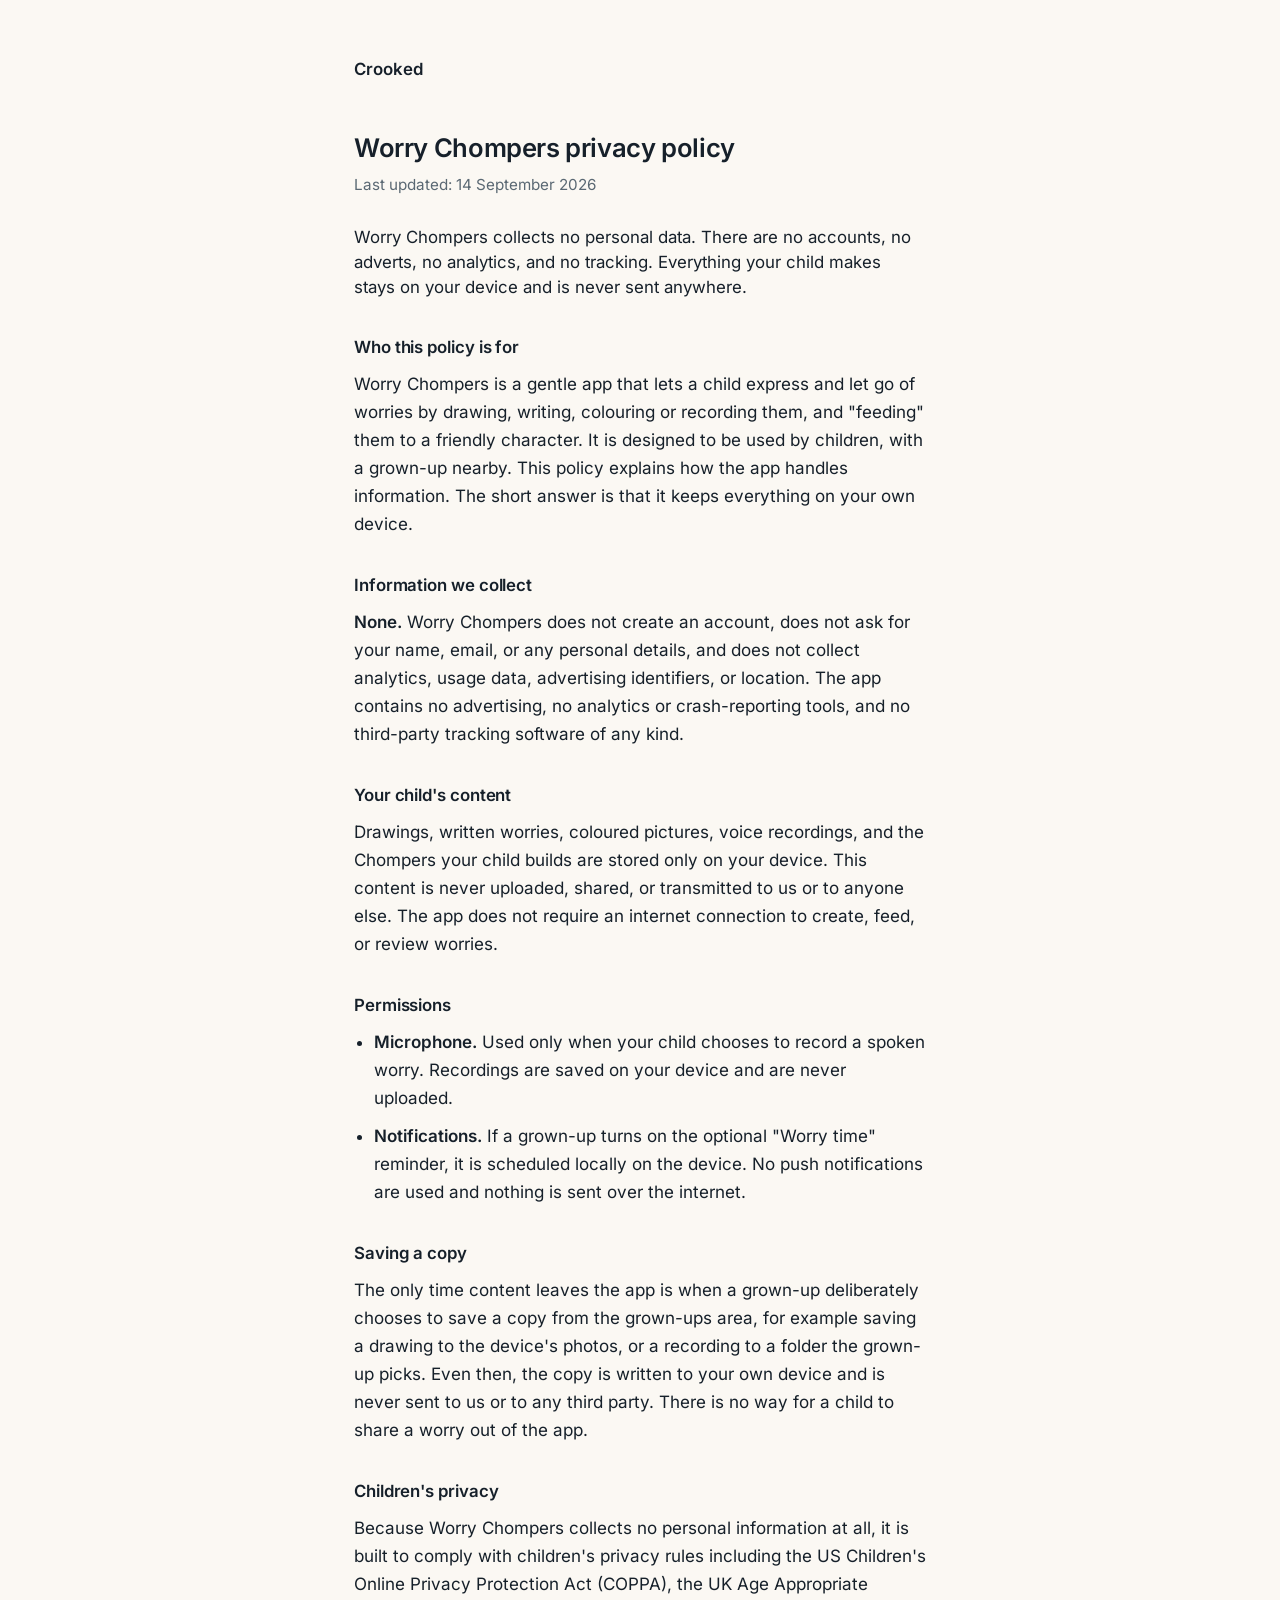
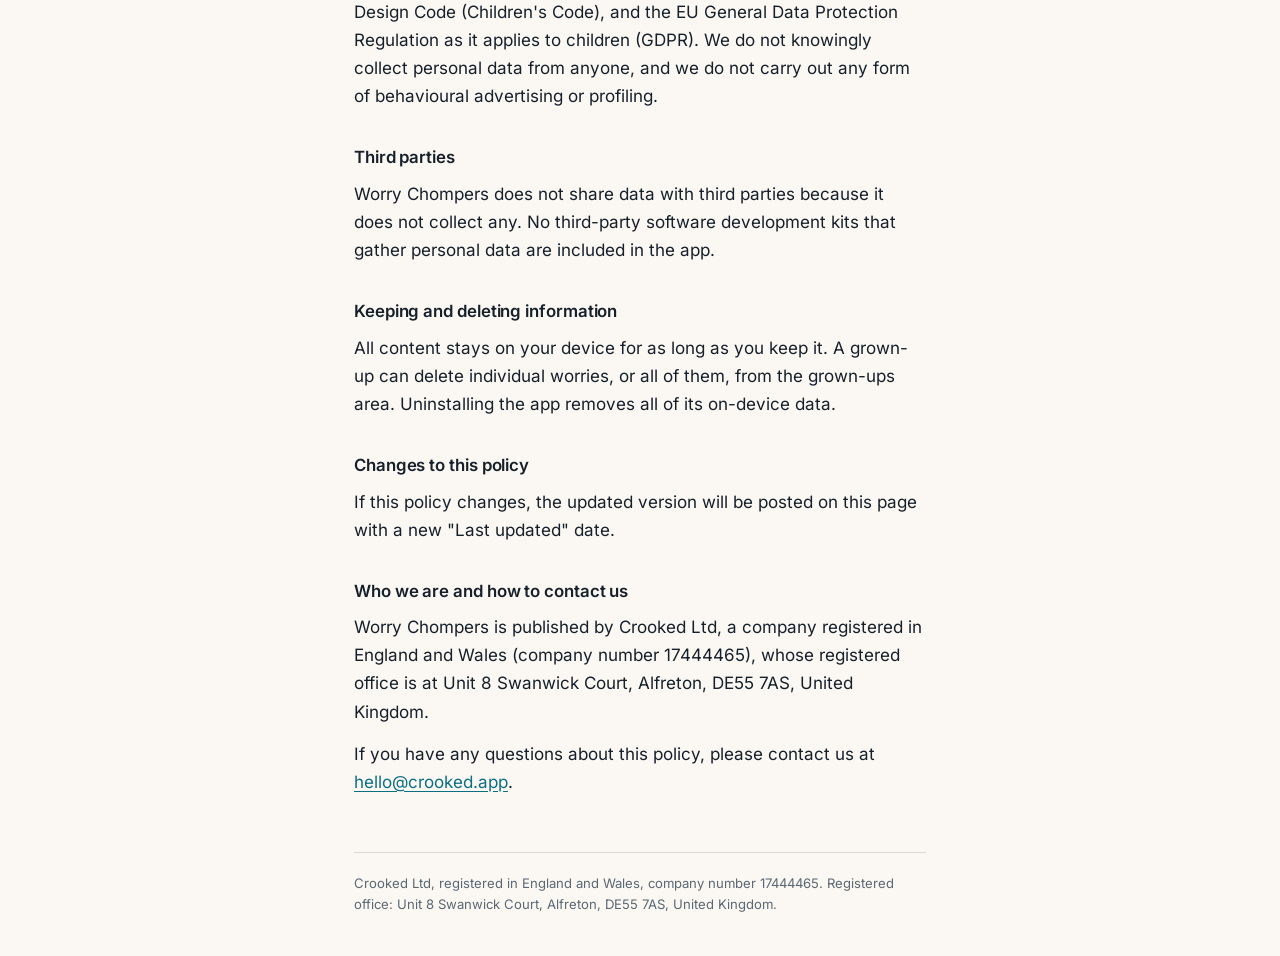
==== worry-chompers/privacy/index.html @ 2ea4fd6a "The Crooked site: company page, Worry Chompers support and privacy policy Three static pages, one st" ====
<!doctype html>
<html lang="en-GB">
<head>
<meta charset="utf-8">
<meta name="viewport" content="width=device-width, initial-scale=1">
<title>Worry Chompers privacy policy | Crooked</title>
<meta name="description" content="The privacy policy for Worry Chompers. The app collects no personal data and everything stays on your device.">
<link rel="stylesheet" href="../../styles.css">
</head>
<body>
<div class="page">

  <header>
    <p class="wordmark"><a href="../../index.html">Crooked</a></p>
  </header>

  <main class="prose">
    <h1>Worry Chompers privacy policy</h1>
    <p class="note">Last updated: 14 September 2026</p>

    <p class="intro">Worry Chompers collects no personal data. There are no accounts, no adverts, no analytics, and no tracking. Everything your child makes stays on your device and is never sent anywhere.</p>

    <h2>Who this policy is for</h2>
    <p>Worry Chompers is a gentle app that lets a child express and let go of worries by drawing, writing, colouring or recording them, and "feeding" them to a friendly character. It is designed to be used by children, with a grown-up nearby. This policy explains how the app handles information. The short answer is that it keeps everything on your own device.</p>

    <h2>Information we collect</h2>
    <p><strong>None.</strong> Worry Chompers does not create an account, does not ask for your name, email, or any personal details, and does not collect analytics, usage data, advertising identifiers, or location. The app contains no advertising, no analytics or crash-reporting tools, and no third-party tracking software of any kind.</p>

    <h2>Your child's content</h2>
    <p>Drawings, written worries, coloured pictures, voice recordings, and the Chompers your child builds are stored only on your device. This content is never uploaded, shared, or transmitted to us or to anyone else. The app does not require an internet connection to create, feed, or review worries.</p>

    <h2>Permissions</h2>
    <ul>
      <li><strong>Microphone.</strong> Used only when your child chooses to record a spoken worry. Recordings are saved on your device and are never uploaded.</li>
      <li><strong>Notifications.</strong> If a grown-up turns on the optional "Worry time" reminder, it is scheduled locally on the device. No push notifications are used and nothing is sent over the internet.</li>
    </ul>

    <h2>Saving a copy</h2>
    <p>The only time content leaves the app is when a grown-up deliberately chooses to save a copy from the grown-ups area, for example saving a drawing to the device's photos, or a recording to a folder the grown-up picks. Even then, the copy is written to your own device and is never sent to us or to any third party. There is no way for a child to share a worry out of the app.</p>

    <h2>Children's privacy</h2>
    <p>Because Worry Chompers collects no personal information at all, it is built to comply with children's privacy rules including the US Children's Online Privacy Protection Act (COPPA), the UK Age Appropriate Design Code (Children's Code), and the EU General Data Protection Regulation as it applies to children (GDPR). We do not knowingly collect personal data from anyone, and we do not carry out any form of behavioural advertising or profiling.</p>

    <h2>Third parties</h2>
    <p>Worry Chompers does not share data with third parties because it does not collect any. No third-party software development kits that gather personal data are included in the app.</p>

    <h2>Keeping and deleting information</h2>
    <p>All content stays on your device for as long as you keep it. A grown-up can delete individual worries, or all of them, from the grown-ups area. Uninstalling the app removes all of its on-device data.</p>

    <h2>Changes to this policy</h2>
    <p>If this policy changes, the updated version will be posted on this page with a new "Last updated" date.</p>

    <h2>Who we are and how to contact us</h2>
    <p>Worry Chompers is published by Crooked Ltd, a company registered in England and Wales (company number 17444465), whose registered office is at Unit 8 Swanwick Court, Alfreton, DE55 7AS, United Kingdom.</p>
    <p>If you have any questions about this policy, please contact us at <a href="mailto:hello@crooked.app">hello@crooked.app</a>.</p>
  </main>

  <footer>
    <p>Crooked Ltd, registered in England and Wales, company number 17444465. Registered office: Unit 8 Swanwick Court, Alfreton, DE55 7AS, United Kingdom.</p>
  </footer>

</div>
</body>
</html>
---- styles.css ----
@import url("fonts.css");

:root {
  --bg: #FBF8F3;
  --ink: #16202A;
  --soft: #5A6873;
  --line: rgba(22, 32, 42, 0.14);
  --link: #0B6F84;
  color-scheme: light dark;
}

@media (prefers-color-scheme: dark) {
  :root {
    --bg: #11161B;
    --ink: #ECE7E0;
    --soft: #9BA8B3;
    --line: rgba(236, 231, 224, 0.16);
    --link: #63C6DC;
  }
}

* { box-sizing: border-box; }

body {
  margin: 0;
  background: var(--bg);
  color: var(--ink);
  font-family: "Inter", "Segoe UI", system-ui, -apple-system, sans-serif;
  font-size: 17px;
  line-height: 1.65;
  -webkit-text-size-adjust: 100%;
}

.page {
  max-width: 620px;
  margin-inline: auto;
  padding: 56px 24px 40px;
}

img { max-width: 100%; height: auto; display: block; }

a { color: var(--link); text-underline-offset: 3px; }

h1 { font-size: 1.6rem; line-height: 1.25; margin: 0 0 4px; letter-spacing: -0.015em; }
h2 { font-size: 1rem; margin: 0 0 8px; letter-spacing: -0.005em; }
p { margin: 0 0 14px; }
p:last-child { margin-bottom: 0; }

header { margin-bottom: 48px; }
.wordmark { font-weight: 600; font-size: 1.05rem; margin: 0; }
.wordmark a { color: var(--ink); text-decoration: none; }

.intro { font-size: 1.2rem; line-height: 1.5; margin-bottom: 44px; }

main section { padding-top: 32px; margin-top: 32px; border-top: 1px solid var(--line); }
main section:first-of-type { padding-top: 0; margin-top: 0; border-top: 0; }

.app { display: flex; gap: 20px; align-items: flex-start; }
.app img { width: 72px; height: 72px; border-radius: 16px; flex: none; }
.sub { color: var(--soft); margin-bottom: 14px; }
.status { color: var(--soft); }

.links { display: flex; flex-wrap: wrap; gap: 20px; margin-top: 20px; }

.email { font-size: 1.15rem; font-weight: 500; }

.note { color: var(--soft); font-size: 0.95rem; }

dl { margin: 0; }
dt { font-weight: 600; margin-top: 18px; }
dt:first-child { margin-top: 0; }
dd { margin: 4px 0 0; color: var(--soft); }

footer {
  margin-top: 56px;
  padding-top: 20px;
  border-top: 1px solid var(--line);
  font-size: 0.82rem;
  color: var(--soft);
}

@media (max-width: 480px) {
  .page { padding-top: 40px; }
  .app { flex-direction: column; gap: 16px; }
}

/* Long-form pages (the privacy policy). */
.prose { max-width: 60ch; }
.prose h1 { margin-bottom: 8px; }
.prose h2 { font-size: 1.05rem; margin: 34px 0 8px; }
.prose .note { margin-bottom: 28px; }
.prose .intro { font-size: 1.05rem; margin-bottom: 8px; }
.prose ul { margin: 0 0 14px; padding-left: 20px; }
.prose li { margin-bottom: 10px; }
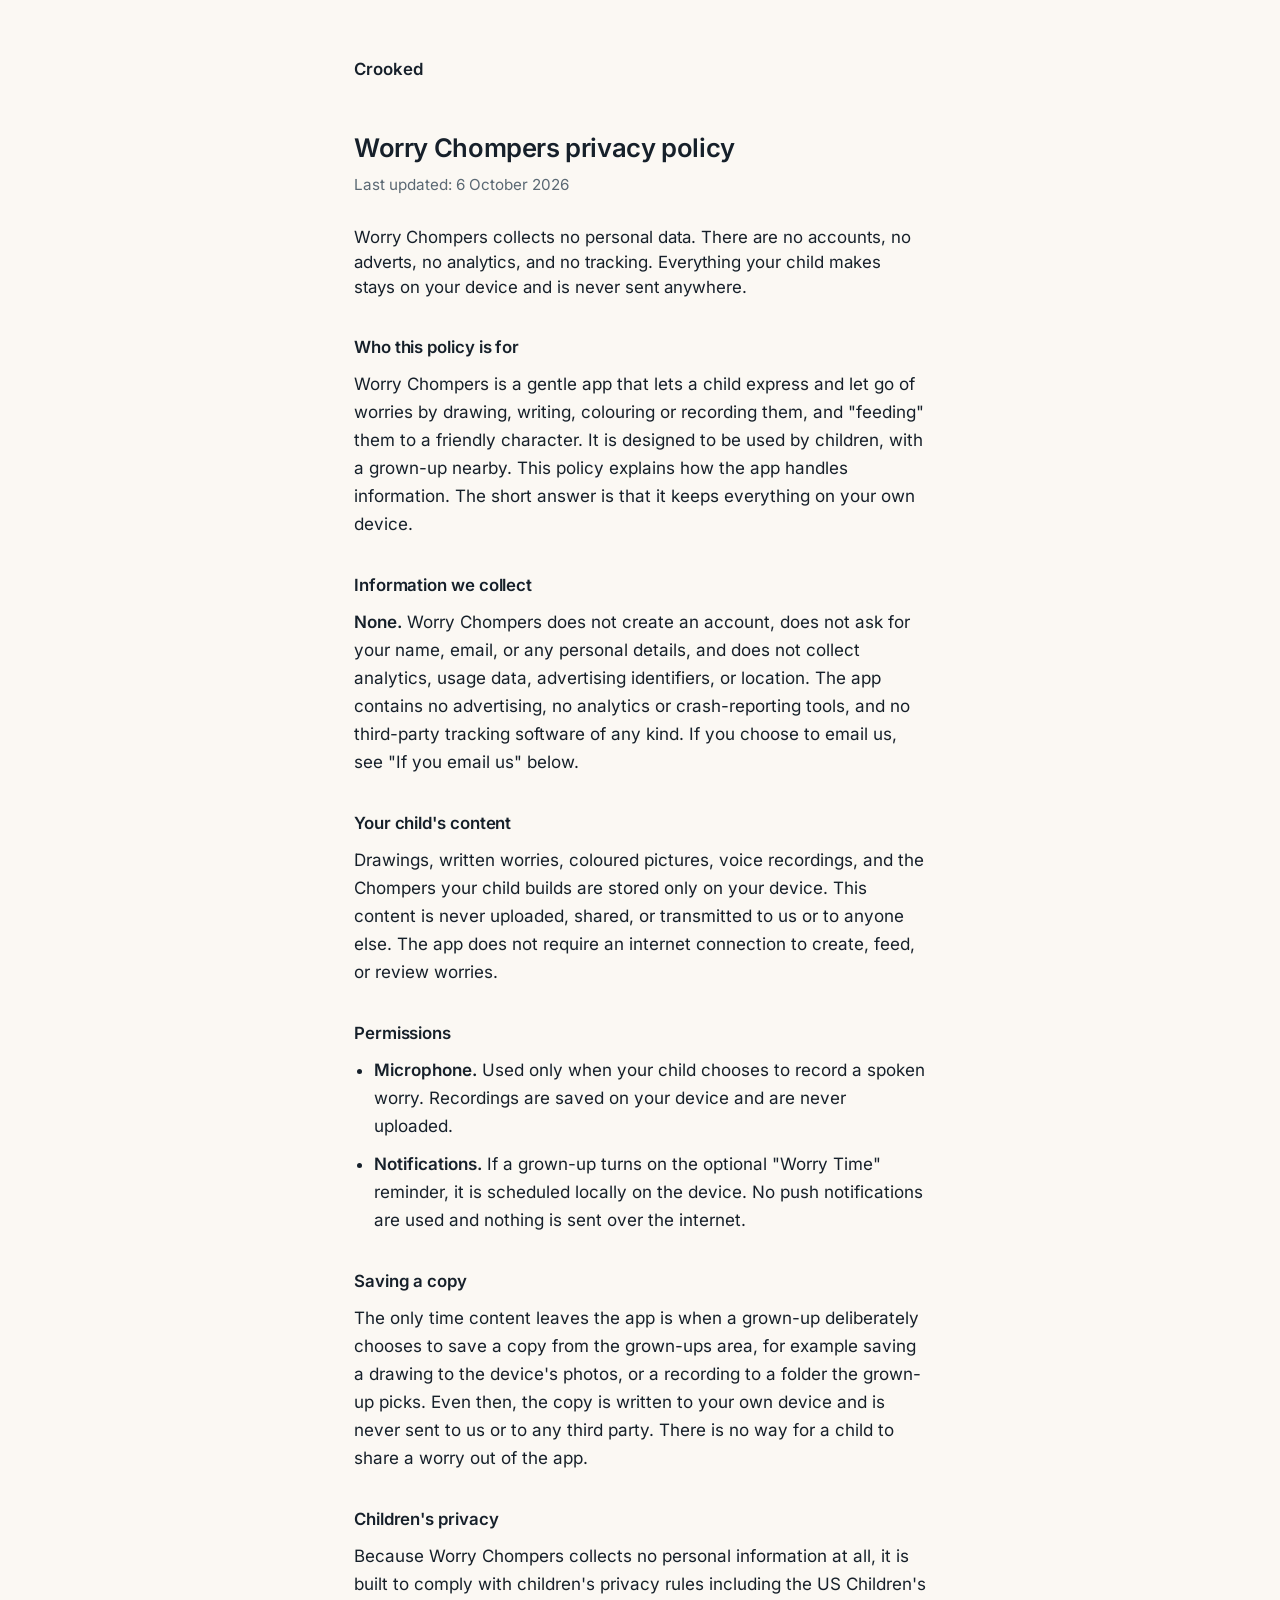
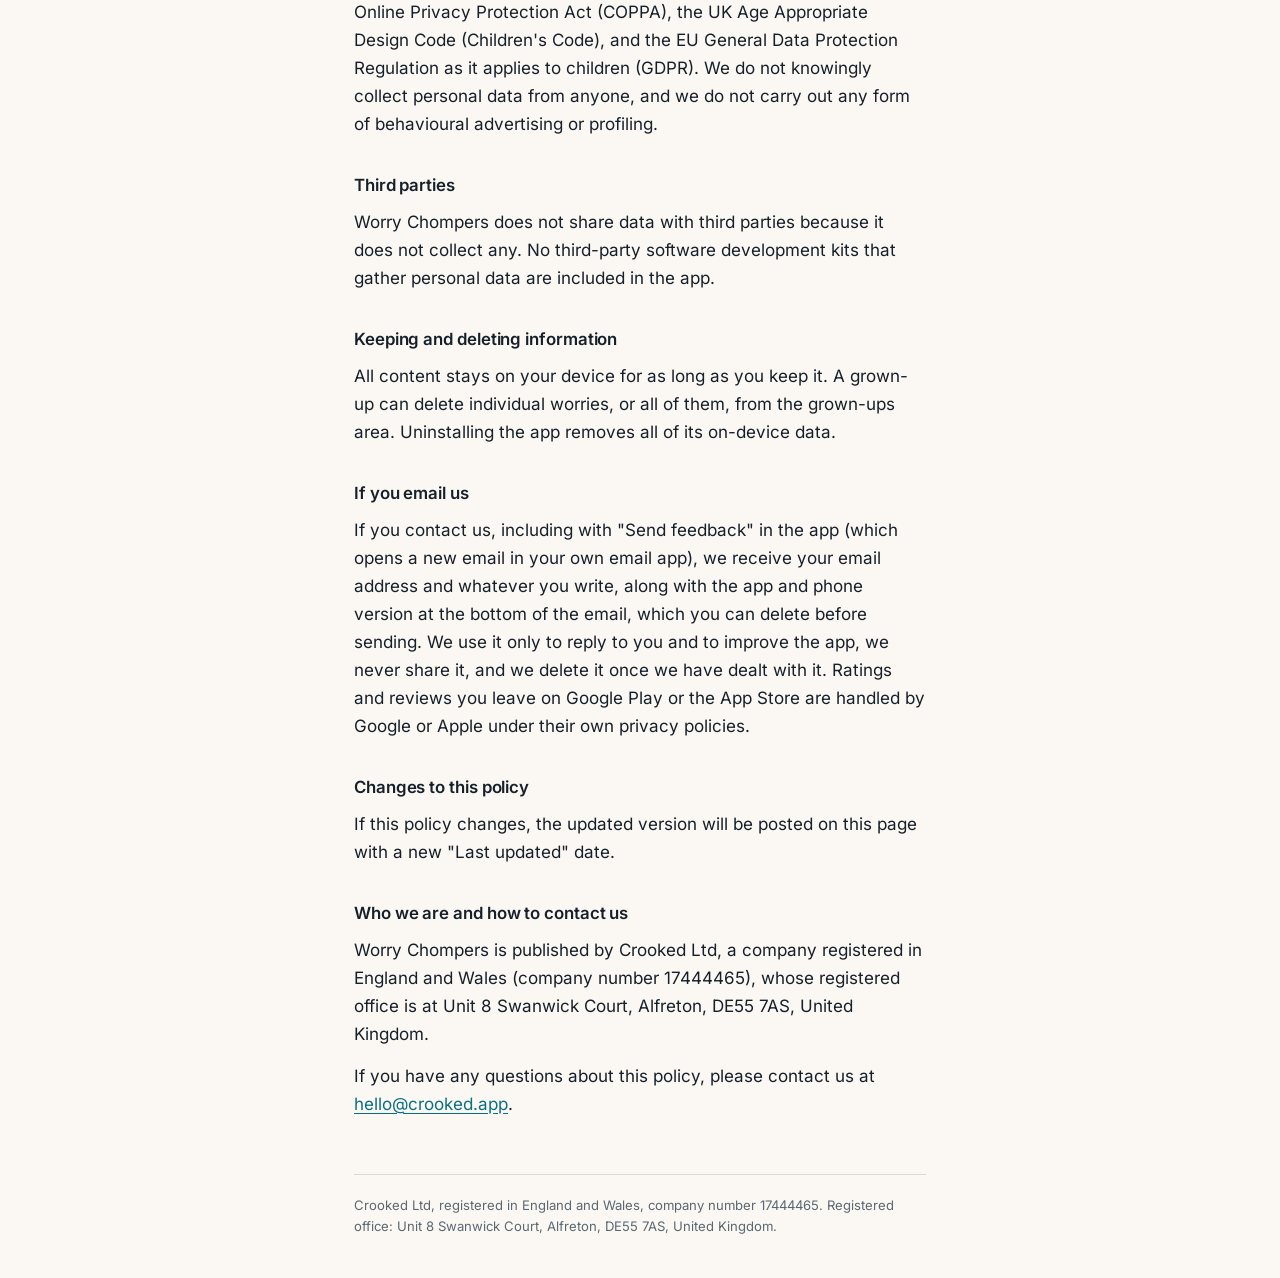
==== commit 6c00a080: "Privacy policy: what happens to emails, now the app has Send feedback - New section, "If you email u" ====
--- a/worry-chompers/privacy/index.html
+++ b/worry-chompers/privacy/index.html
@@ -16,7 +16,7 @@
 
   <main class="prose">
     <h1>Worry Chompers privacy policy</h1>
-    <p class="note">Last updated: 14 September 2026</p>
+    <p class="note">Last updated: 6 October 2026</p>
 
     <p class="intro">Worry Chompers collects no personal data. There are no accounts, no adverts, no analytics, and no tracking. Everything your child makes stays on your device and is never sent anywhere.</p>
 
@@ -24,7 +24,7 @@
     <p>Worry Chompers is a gentle app that lets a child express and let go of worries by drawing, writing, colouring or recording them, and "feeding" them to a friendly character. It is designed to be used by children, with a grown-up nearby. This policy explains how the app handles information. The short answer is that it keeps everything on your own device.</p>
 
     <h2>Information we collect</h2>
-    <p><strong>None.</strong> Worry Chompers does not create an account, does not ask for your name, email, or any personal details, and does not collect analytics, usage data, advertising identifiers, or location. The app contains no advertising, no analytics or crash-reporting tools, and no third-party tracking software of any kind.</p>
+    <p><strong>None.</strong> Worry Chompers does not create an account, does not ask for your name, email, or any personal details, and does not collect analytics, usage data, advertising identifiers, or location. The app contains no advertising, no analytics or crash-reporting tools, and no third-party tracking software of any kind. If you choose to email us, see "If you email us" below.</p>
 
     <h2>Your child's content</h2>
     <p>Drawings, written worries, coloured pictures, voice recordings, and the Chompers your child builds are stored only on your device. This content is never uploaded, shared, or transmitted to us or to anyone else. The app does not require an internet connection to create, feed, or review worries.</p>
@@ -32,7 +32,7 @@
     <h2>Permissions</h2>
     <ul>
       <li><strong>Microphone.</strong> Used only when your child chooses to record a spoken worry. Recordings are saved on your device and are never uploaded.</li>
-      <li><strong>Notifications.</strong> If a grown-up turns on the optional "Worry time" reminder, it is scheduled locally on the device. No push notifications are used and nothing is sent over the internet.</li>
+      <li><strong>Notifications.</strong> If a grown-up turns on the optional "Worry Time" reminder, it is scheduled locally on the device. No push notifications are used and nothing is sent over the internet.</li>
     </ul>
 
     <h2>Saving a copy</h2>
@@ -46,6 +46,9 @@
 
     <h2>Keeping and deleting information</h2>
     <p>All content stays on your device for as long as you keep it. A grown-up can delete individual worries, or all of them, from the grown-ups area. Uninstalling the app removes all of its on-device data.</p>
+
+    <h2>If you email us</h2>
+    <p>If you contact us, including with "Send feedback" in the app (which opens a new email in your own email app), we receive your email address and whatever you write, along with the app and phone version at the bottom of the email, which you can delete before sending. We use it only to reply to you and to improve the app, we never share it, and we delete it once we have dealt with it. Ratings and reviews you leave on Google Play or the App Store are handled by Google or Apple under their own privacy policies.</p>
 
     <h2>Changes to this policy</h2>
     <p>If this policy changes, the updated version will be posted on this page with a new "Last updated" date.</p>
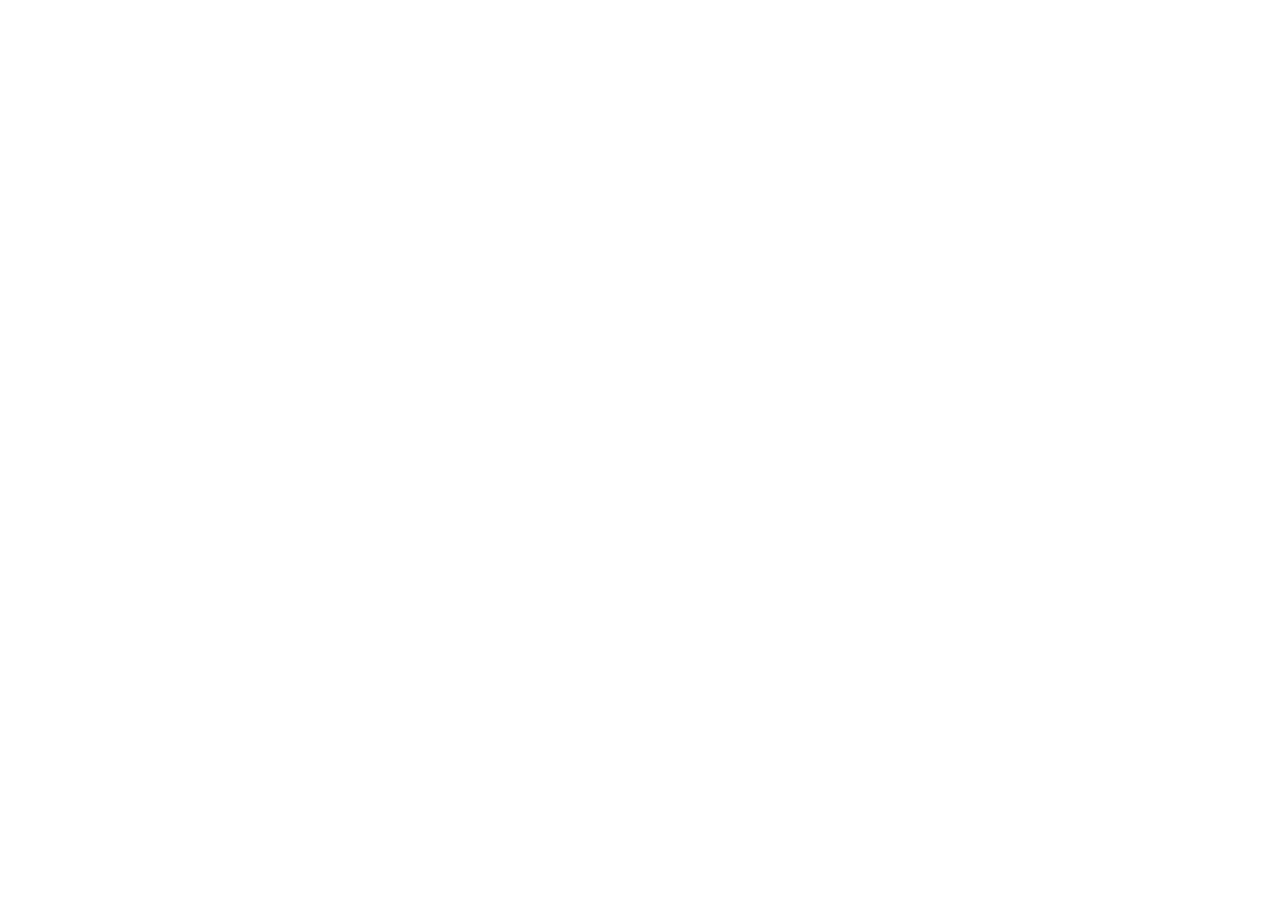
==== commit 08e8d451: "Worry Chompers has its own site: forward its pages there The privacy policy and support pages moved " ====
--- a/worry-chompers/privacy/index.html
+++ b/worry-chompers/privacy/index.html
@@ -3,65 +3,17 @@
 <head>
 <meta charset="utf-8">
 <meta name="viewport" content="width=device-width, initial-scale=1">
-<title>Worry Chompers privacy policy | Crooked</title>
-<meta name="description" content="The privacy policy for Worry Chompers. The app collects no personal data and everything stays on your device.">
+<title>Worry Chompers privacy policy</title>
+<link rel="canonical" href="https://worrychompers.com/privacy/">
+<meta http-equiv="refresh" content="0; url=https://worrychompers.com/privacy/">
+<meta name="robots" content="noindex">
 <link rel="stylesheet" href="../../styles.css">
 </head>
 <body>
 <div class="page">
-
-  <header>
-    <p class="wordmark"><a href="../../index.html">Crooked</a></p>
-  </header>
-
-  <main class="prose">
-    <h1>Worry Chompers privacy policy</h1>
-    <p class="note">Last updated: 6 October 2026</p>
-
-    <p class="intro">Worry Chompers collects no personal data. There are no accounts, no adverts, no analytics, and no tracking. Everything your child makes stays on your device and is never sent anywhere.</p>
-
-    <h2>Who this policy is for</h2>
-    <p>Worry Chompers is a gentle app that lets a child express and let go of worries by drawing, writing, colouring or recording them, and "feeding" them to a friendly character. It is designed to be used by children, with a grown-up nearby. This policy explains how the app handles information. The short answer is that it keeps everything on your own device.</p>
-
-    <h2>Information we collect</h2>
-    <p><strong>None.</strong> Worry Chompers does not create an account, does not ask for your name, email, or any personal details, and does not collect analytics, usage data, advertising identifiers, or location. The app contains no advertising, no analytics or crash-reporting tools, and no third-party tracking software of any kind. If you choose to email us, see "If you email us" below.</p>
-
-    <h2>Your child's content</h2>
-    <p>Drawings, written worries, coloured pictures, voice recordings, and the Chompers your child builds are stored only on your device. This content is never uploaded, shared, or transmitted to us or to anyone else. The app does not require an internet connection to create, feed, or review worries.</p>
-
-    <h2>Permissions</h2>
-    <ul>
-      <li><strong>Microphone.</strong> Used only when your child chooses to record a spoken worry. Recordings are saved on your device and are never uploaded.</li>
-      <li><strong>Notifications.</strong> If a grown-up turns on the optional "Worry Time" reminder, it is scheduled locally on the device. No push notifications are used and nothing is sent over the internet.</li>
-    </ul>
-
-    <h2>Saving a copy</h2>
-    <p>The only time content leaves the app is when a grown-up deliberately chooses to save a copy from the grown-ups area, for example saving a drawing to the device's photos, or a recording to a folder the grown-up picks. Even then, the copy is written to your own device and is never sent to us or to any third party. There is no way for a child to share a worry out of the app.</p>
-
-    <h2>Children's privacy</h2>
-    <p>Because Worry Chompers collects no personal information at all, it is built to comply with children's privacy rules including the US Children's Online Privacy Protection Act (COPPA), the UK Age Appropriate Design Code (Children's Code), and the EU General Data Protection Regulation as it applies to children (GDPR). We do not knowingly collect personal data from anyone, and we do not carry out any form of behavioural advertising or profiling.</p>
-
-    <h2>Third parties</h2>
-    <p>Worry Chompers does not share data with third parties because it does not collect any. No third-party software development kits that gather personal data are included in the app.</p>
-
-    <h2>Keeping and deleting information</h2>
-    <p>All content stays on your device for as long as you keep it. A grown-up can delete individual worries, or all of them, from the grown-ups area. Uninstalling the app removes all of its on-device data.</p>
-
-    <h2>If you email us</h2>
-    <p>If you contact us, including with "Send feedback" in the app (which opens a new email in your own email app), we receive your email address and whatever you write, along with the app and phone version at the bottom of the email, which you can delete before sending. We use it only to reply to you and to improve the app, we never share it, and we delete it once we have dealt with it. Ratings and reviews you leave on Google Play or the App Store are handled by Google or Apple under their own privacy policies.</p>
-
-    <h2>Changes to this policy</h2>
-    <p>If this policy changes, the updated version will be posted on this page with a new "Last updated" date.</p>
-
-    <h2>Who we are and how to contact us</h2>
-    <p>Worry Chompers is published by Crooked Ltd, a company registered in England and Wales (company number 17444465), whose registered office is at Unit 8 Swanwick Court, Alfreton, DE55 7AS, United Kingdom.</p>
-    <p>If you have any questions about this policy, please contact us at <a href="mailto:hello@crooked.app">hello@crooked.app</a>.</p>
+  <main>
+    <p>The Worry Chompers privacy policy has moved to <a href="https://worrychompers.com/privacy/">worrychompers.com/privacy</a>.</p>
   </main>
-
-  <footer>
-    <p>Crooked Ltd, registered in England and Wales, company number 17444465. Registered office: Unit 8 Swanwick Court, Alfreton, DE55 7AS, United Kingdom.</p>
-  </footer>
-
 </div>
 </body>
 </html>
